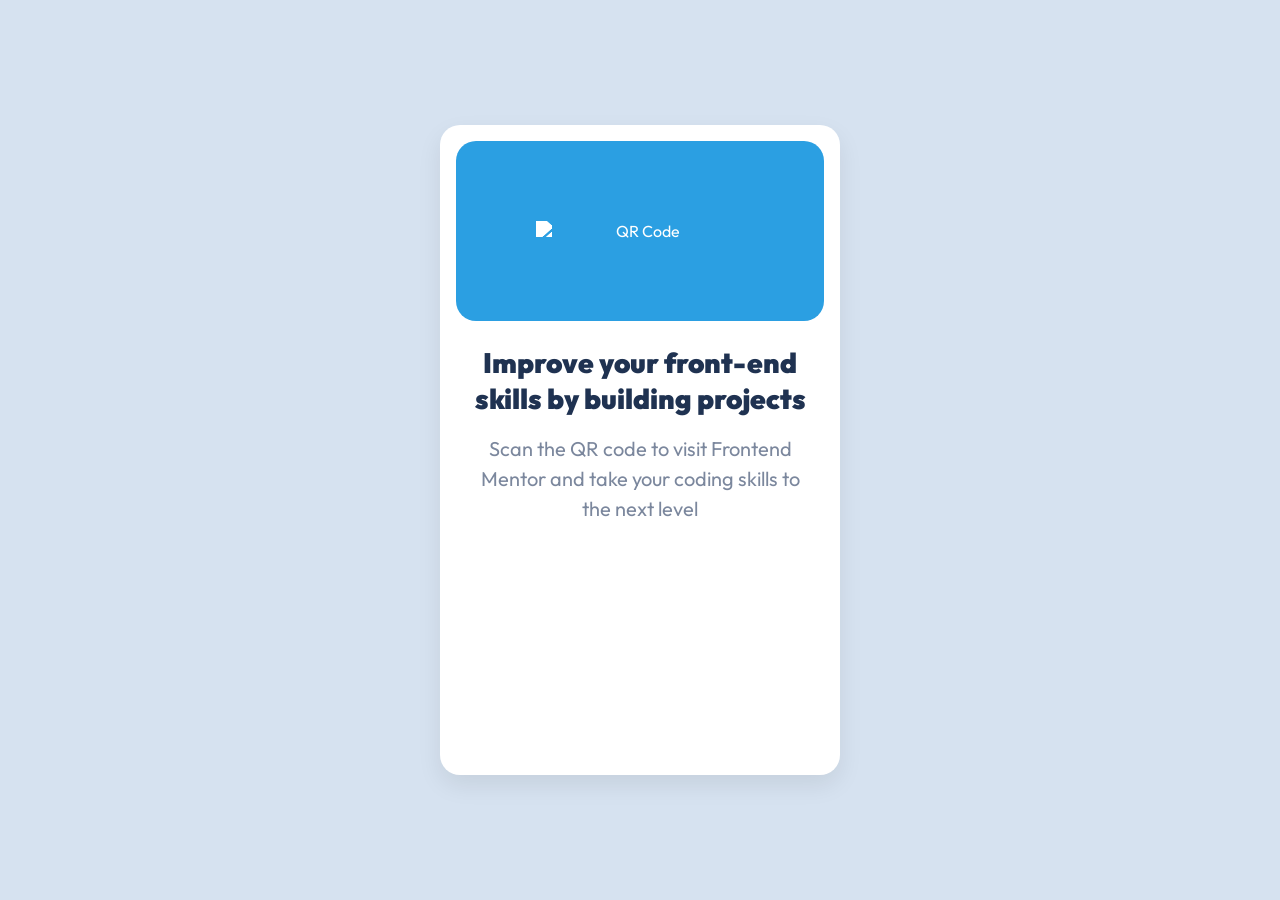
==== index.html @ 513eaaa4 "Rename hm.html to index.html" ====
<!DOCTYPE html>
<html lang="en">

<head>
  <meta charset="UTF-8">
  <meta name="viewport" content="width=device-width, initial-scale=1.0">
  <title>QR Code Card</title>
  <link rel="stylesheet" href="sty.css">
</head>

<body>

  <div class="card">
    <div class="qr">
      <img src="http://www.pngall.com/wp-content/uploads/2/QR-Code-Transparent.png" alt="QR Code">
    </div>

    <h2>
      Improve your front-end skills by building projects
    </h2>

    <p>
      Scan the QR code to visit Frontend Mentor and take your coding skills to the next level
      <p />
  </div>

</body>

</html>
---- sty.css ----
/* Google Font */
@import url('https://fonts.googleapis.com/css2?family=Outfit:wght@400;700&display=swap');

* {
  margin: 0;
  padding: 0;
  box-sizing: border-box;
}

body {
  font-family: 'Outfit', sans-serif;
  background-color: hsl(212, 45%, 89%);
  min-height: 100vh;

  display: flex;
  justify-content: center;
  align-items: center;
}

.card {
  width: 400px;
  height: 650px;
  background-color: white;
  padding: 16px;
  border-radius: 20px;
  text-align: center;
  box-shadow: 0 10px 25px rgba(0, 0, 0, 0.08);
}

.card img {
  width: 100%;
  border-radius: 2px;
  display: block;
  padding: 80px;
}

.card h2 {
  font-size: 28px;
  font-weight: 900;
  color: hsl(218, 44%, 22%);
  margin: 24px 16px 16px;
  line-height: 1.3;
}

.card p {
  font-size: 20px;
  font-weight: 400;
  color: hsl(220, 15%, 55%);
  margin: 0 16px 24px;
  line-height: 1.5;
}

.qr {
  background-color: rgb(43, 159, 226);
  border-radius: 20px;
}

img {
  filter: brightness(0) invert(1);
}

/* h1{
  padding: 10px;
  margin: 20px;
  text
} */
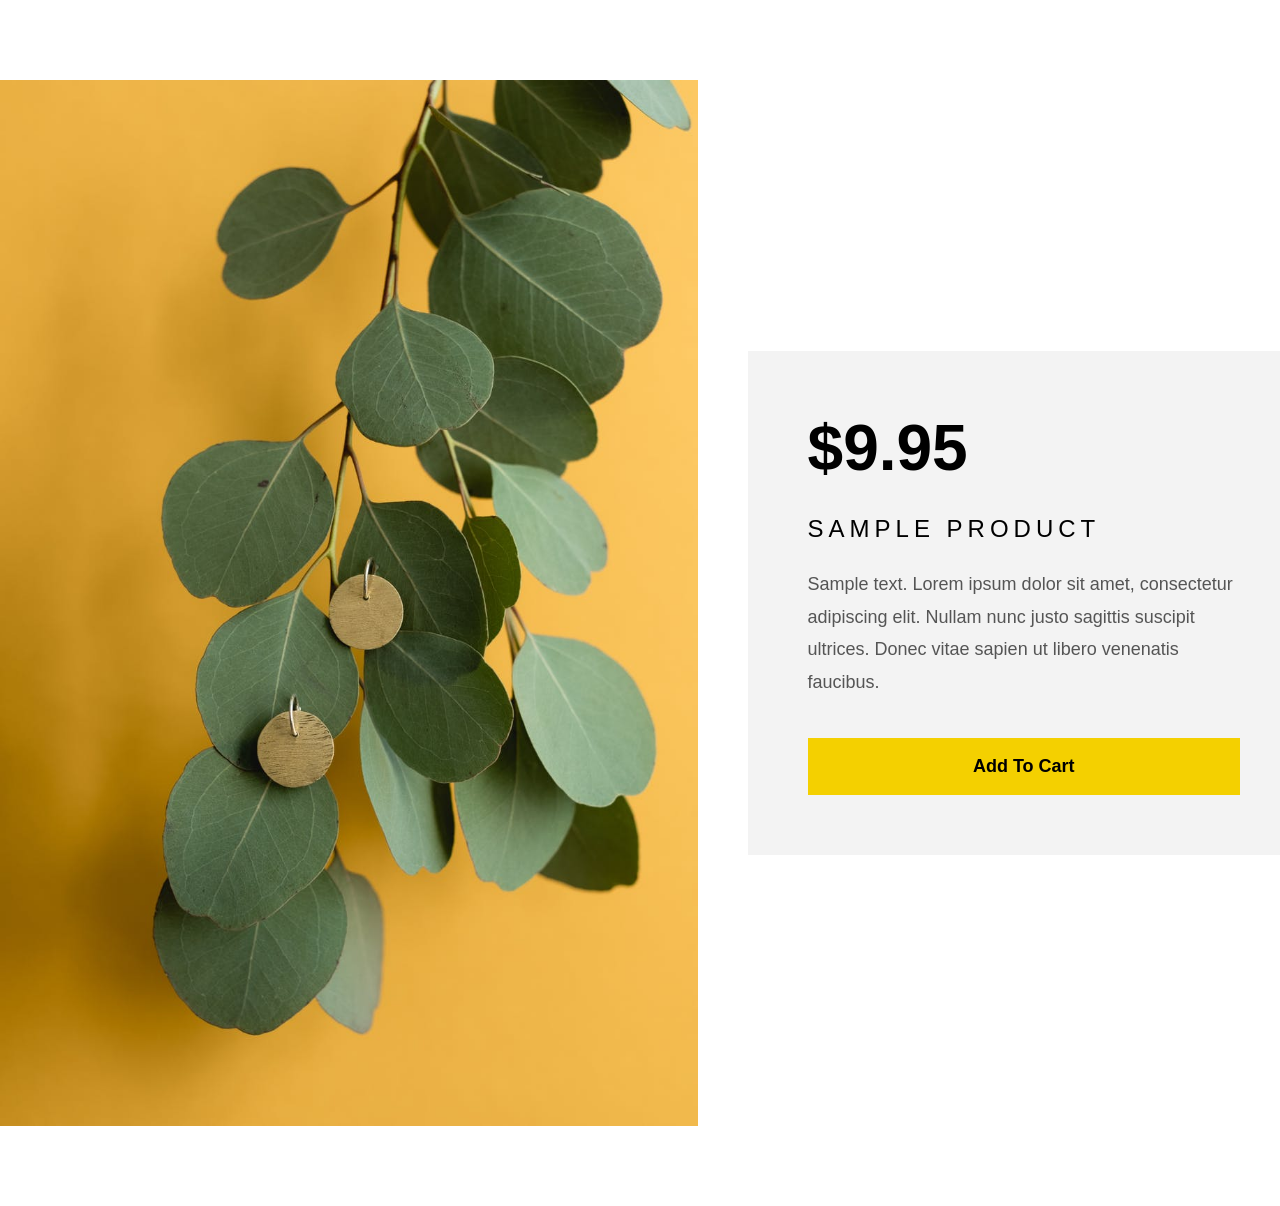
==== commit 50b662cc: "Add files via upload" ====
--- a/index.html
+++ b/index.html
@@ -1,29 +1,34 @@
 <!DOCTYPE html>
 <html lang="en">
-
 <head>
-  <meta charset="UTF-8">
-  <meta name="viewport" content="width=device-width, initial-scale=1.0">
-  <title>QR Code Card</title>
-  <link rel="stylesheet" href="sty.css">
+    <meta charset="UTF-8">
+    <meta name="viewport" content="width=device-width, initial-scale=1.0">
+    <title>new leaf</title>
+    <link rel="stylesheet" href="styi.css">
 </head>
-
 <body>
 
-  <div class="card">
-    <div class="qr">
-      <img src="http://www.pngall.com/wp-content/uploads/2/QR-Code-Transparent.png" alt="QR Code">
+<div class="container">
+
+    <div class="product-image">
+        <img src="image/new.jpeg" alt="Product">
     </div>
 
-    <h2>
-      Improve your front-end skills by building projects
-    </h2>
+    <div class="product-details">
+        <h1>$9.95</h1>
 
-    <p>
-      Scan the QR code to visit Frontend Mentor and take your coding skills to the next level
-      <p />
-  </div>
+        <h2>SAMPLE PRODUCT</h2>
+
+        <p>
+            Sample text. Lorem ipsum dolor sit amet, consectetur
+            adipiscing elit. Nullam nunc justo sagittis suscipit
+            ultrices. Donec vitae sapien ut libero venenatis faucibus.
+        </p>
+
+        <button>Add To Cart</button>
+    </div>
+
+</div>
 
 </body>
-
-</html>
+</html>
--- a/styi.css
+++ b/styi.css
@@ -0,0 +1,68 @@
+*{
+    margin:0;
+    padding:0;
+    box-sizing:border-box;
+}
+
+body{
+    font-family:Arial, sans-serif;
+    background:#ffffff;
+}
+
+.container{
+    width:1300px;
+    margin:80px auto;
+    display: flex;
+    gap:50px;
+    align-items:center;
+}
+
+ .product-image{
+    width:750px;
+}
+
+.product-image img{
+    width:100%;
+    height:auto;
+    display:block;
+}
+
+.product-details{
+    width:45%;
+    background:#f3f3f3fb;
+    padding:60px;
+}
+
+.product-details h1{
+    font-size:64px;
+    margin-bottom:30px;
+}
+
+.product-details h2{
+    font-size:24px;
+    letter-spacing:5px;
+    margin-bottom:25px;
+    font-weight:500;
+}
+
+.product-details p{
+    font-size:18px;
+    line-height:1.8;
+    color:#555;
+    margin-bottom:40px;
+}
+
+.product-details button{
+    width:100%;
+    padding:18px;
+    border:none;
+    background:#f4d000;
+    font-size:18px;
+    font-weight:bold;
+    cursor:pointer;
+    
+}
+
+.product-details button:hover{
+    opacity:0.9;
+} 
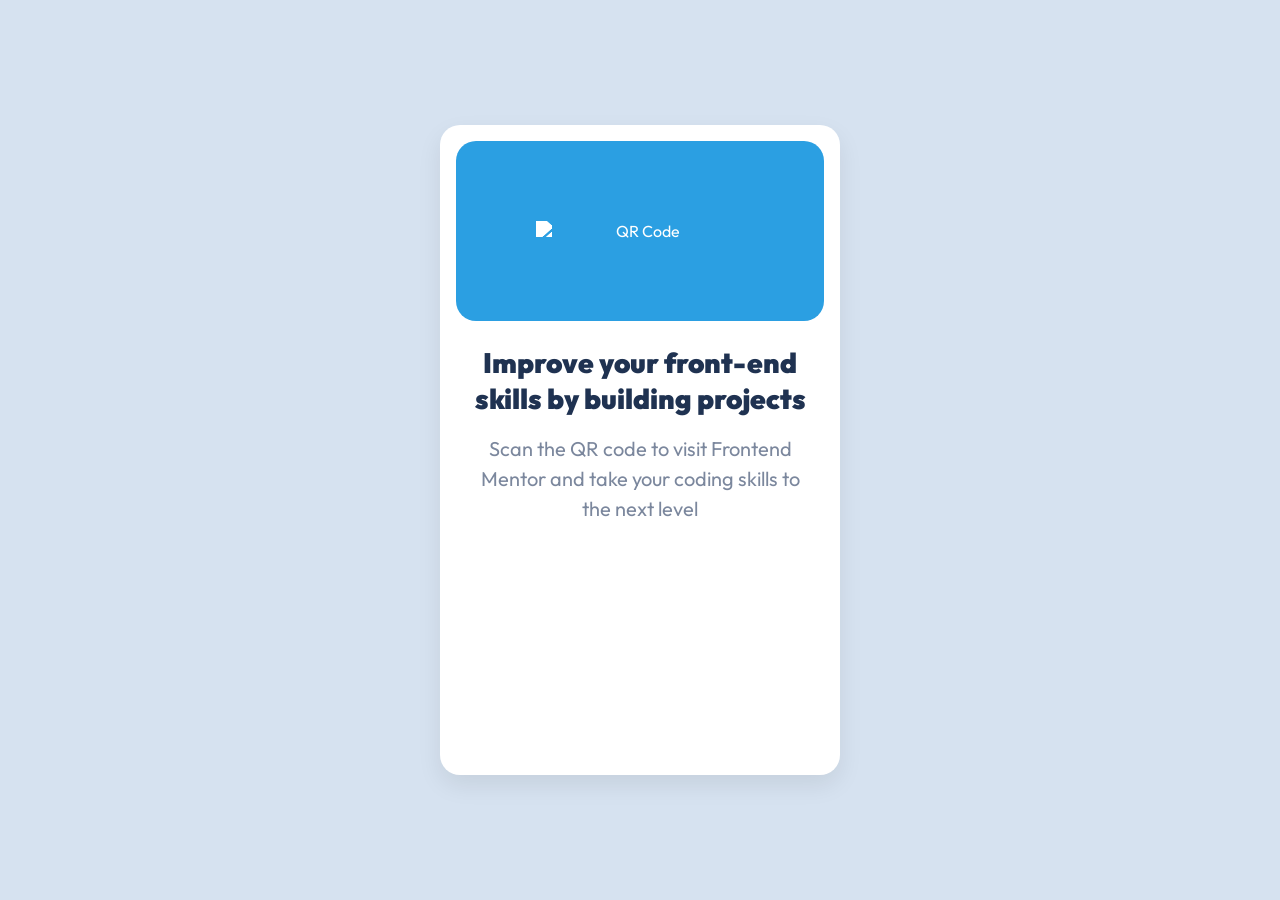
==== commit 0e9eda3b: "Add files via upload" ====
--- a/index.html
+++ b/index.html
@@ -1,34 +1,30 @@
 <!DOCTYPE html>
 <html lang="en">
+
 <head>
-    <meta charset="UTF-8">
-    <meta name="viewport" content="width=device-width, initial-scale=1.0">
-    <title>new leaf</title>
-    <link rel="stylesheet" href="styi.css">
+  <meta charset="UTF-8">
+  <meta name="viewport" content="width=device-width, initial-scale=1.0">
+  <title>QR Code Card</title>
+  <link rel="stylesheet" href="sty.css">
 </head>
+
 <body>
 
-<div class="container">
-
-    <div class="product-image">
-        <img src="image/new.jpeg" alt="Product">
+  <div class="card">
+    <div class="qr">
+      <img src="http://www.pngall.com/wp-content/uploads/2/QR-Code-Transparent.png" alt="QR Code">
     </div>
 
-    <div class="product-details">
-        <h1>$9.95</h1>
+    <h2>
+      Improve your front-end skills by building projects
+    </h2>
 
-        <h2>SAMPLE PRODUCT</h2>
-
-        <p>
-            Sample text. Lorem ipsum dolor sit amet, consectetur
-            adipiscing elit. Nullam nunc justo sagittis suscipit
-            ultrices. Donec vitae sapien ut libero venenatis faucibus.
-        </p>
-
-        <button>Add To Cart</button>
-    </div>
-
-</div>
+    <p>
+      Scan the QR code to visit Frontend Mentor and take your coding skills to the next level
+    </p>
+    
+  </div>
 
 </body>
+
 </html>
--- a/sty.css
+++ b/sty.css
@@ -0,0 +1,66 @@
+/* Google Font */
+@import url('https://fonts.googleapis.com/css2?family=Outfit:wght@400;700&display=swap');
+
+* {
+  margin: 0;
+  padding: 0;
+  box-sizing: border-box;
+}
+
+body {
+  font-family: 'Outfit', sans-serif;
+  background-color: hsl(212, 45%, 89%);
+  min-height: 100vh;
+
+  display: flex;
+  justify-content: center;
+  align-items: center;
+}
+
+.card {
+  width: 400px;
+  height: 650px;
+  background-color: white;
+  padding: 16px;
+  border-radius: 20px;
+  text-align: center;
+  box-shadow: 0 10px 25px rgba(0, 0, 0, 0.08);
+}
+
+.card img {
+  width: 100%;
+  border-radius: 2px;
+  display: block;
+  padding: 80px;
+}
+
+.card h2 {
+  font-size: 28px;
+  font-weight: 900;
+  color: hsl(218, 44%, 22%);
+  margin: 24px 16px 16px;
+  line-height: 1.3;
+}
+
+.card p {
+  font-size: 20px;
+  font-weight: 400;
+  color: hsl(220, 15%, 55%);
+  margin: 0 16px 24px;
+  line-height: 1.5;
+}
+
+.qr {
+  background-color: rgb(43, 159, 226);
+  border-radius: 20px;
+}
+
+img {
+  filter: brightness(0) invert(1);
+}
+
+/* h1{
+  padding: 10px;
+  margin: 20px;
+  text
+} */
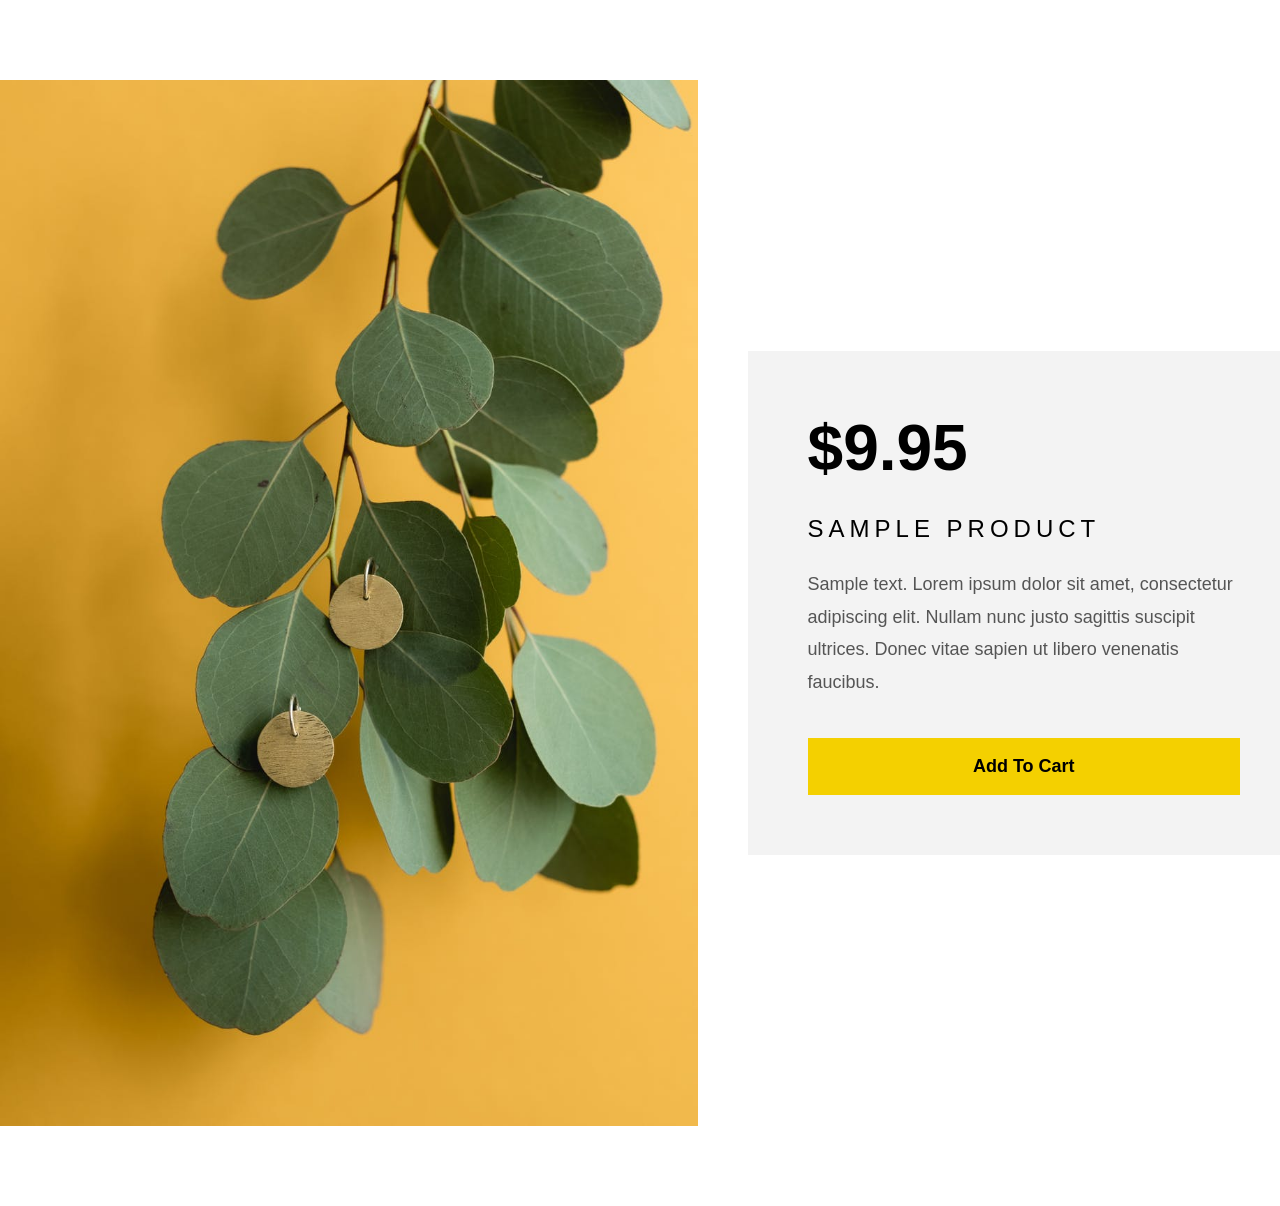
==== commit 2c5300fd: "Add files via upload" ====
--- a/index.html
+++ b/index.html
@@ -1,30 +1,34 @@
 <!DOCTYPE html>
 <html lang="en">
-
 <head>
-  <meta charset="UTF-8">
-  <meta name="viewport" content="width=device-width, initial-scale=1.0">
-  <title>QR Code Card</title>
-  <link rel="stylesheet" href="sty.css">
+    <meta charset="UTF-8">
+    <meta name="viewport" content="width=device-width, initial-scale=1.0">
+    <title>new leaf</title>
+    <link rel="stylesheet" href="styi.css">
 </head>
-
 <body>
 
-  <div class="card">
-    <div class="qr">
-      <img src="http://www.pngall.com/wp-content/uploads/2/QR-Code-Transparent.png" alt="QR Code">
+<div class="container">
+
+    <div class="product-image">
+        <img src="image/new.jpeg" alt="Product">
     </div>
 
-    <h2>
-      Improve your front-end skills by building projects
-    </h2>
+    <div class="product-details">
+        <h1>$9.95</h1>
 
-    <p>
-      Scan the QR code to visit Frontend Mentor and take your coding skills to the next level
-    </p>
-    
-  </div>
+        <h2>SAMPLE PRODUCT</h2>
+
+        <p>
+            Sample text. Lorem ipsum dolor sit amet, consectetur
+            adipiscing elit. Nullam nunc justo sagittis suscipit
+            ultrices. Donec vitae sapien ut libero venenatis faucibus.
+        </p>
+
+        <button>Add To Cart</button>
+    </div>
+
+</div>
 
 </body>
-
 </html>
--- a/styi.css
+++ b/styi.css
@@ -0,0 +1,68 @@
+*{
+    margin:0;
+    padding:0;
+    box-sizing:border-box;
+}
+
+body{
+    font-family:Arial, sans-serif;
+    background:#ffffff;
+}
+
+.container{
+    width:1300px;
+    margin:80px auto;
+    display: flex;
+    gap:50px;
+    align-items:center;
+}
+
+ .product-image{
+    width:750px;
+}
+
+.product-image img{
+    width:100%;
+    height:auto;
+    display:block;
+}
+
+.product-details{
+    width:45%;
+    background:#f3f3f3fb;
+    padding:60px;
+}
+
+.product-details h1{
+    font-size:64px;
+    margin-bottom:30px;
+}
+
+.product-details h2{
+    font-size:24px;
+    letter-spacing:5px;
+    margin-bottom:25px;
+    font-weight:500;
+}
+
+.product-details p{
+    font-size:18px;
+    line-height:1.8;
+    color:#555;
+    margin-bottom:40px;
+}
+
+.product-details button{
+    width:100%;
+    padding:18px;
+    border:none;
+    background:#f4d000;
+    font-size:18px;
+    font-weight:bold;
+    cursor:pointer;
+    
+}
+
+.product-details button:hover{
+    opacity:0.9;
+} 
